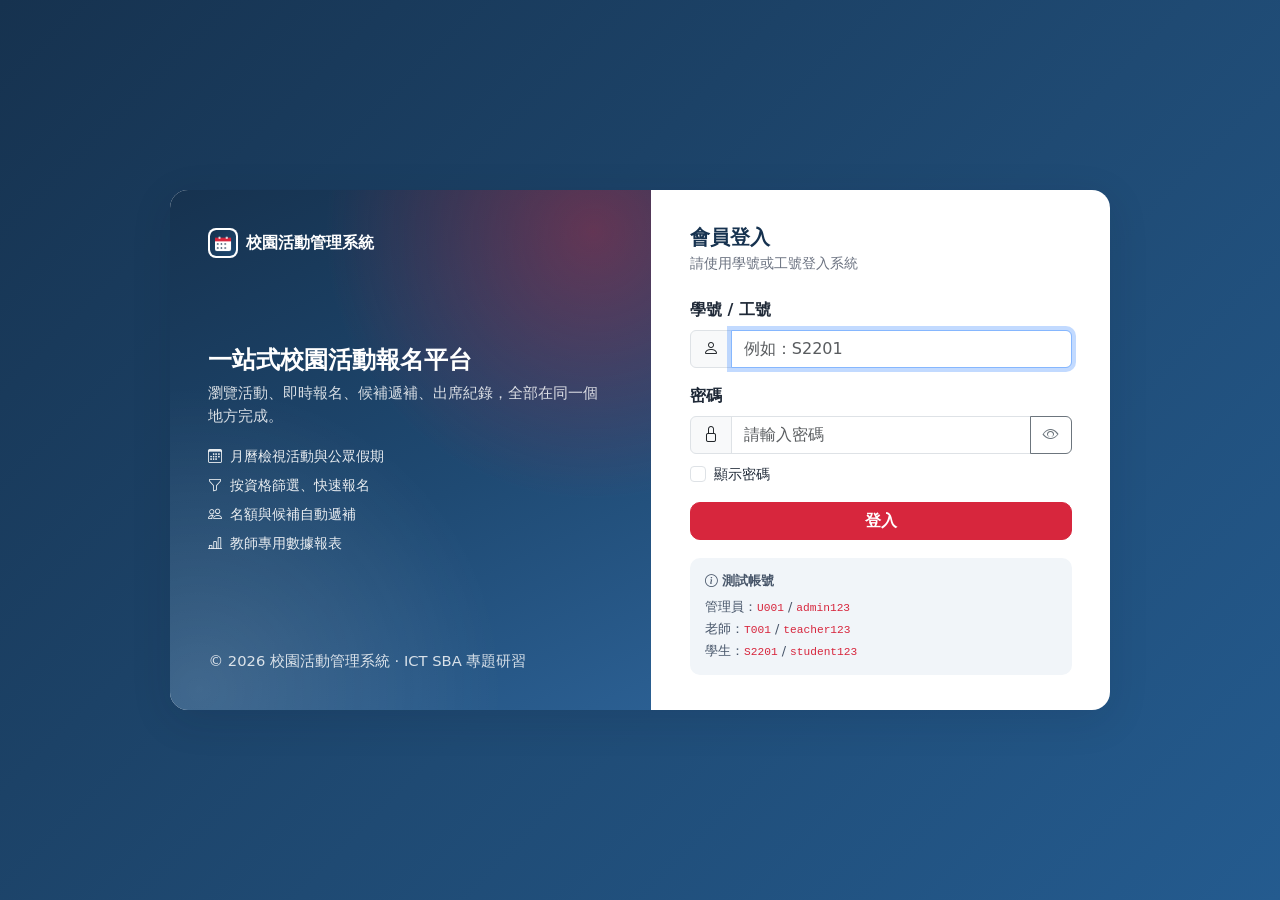
==== 1-frontend/admin.html @ 7b6e5847 "feat(frontend): 6 个页面与前端交互脚本 - login / dashboard / events / event_detail / admin / stats 六页 - calend" ====
<!DOCTYPE html>
<html lang="zh-Hant">
<head>
  <meta charset="utf-8">
  <meta name="viewport" content="width=device-width,initial-scale=1">
  <title>活動管理 · 校園活動管理系統</title>
  <link rel="icon" type="image/png" href="assets/img/logo.png">
  <link href="https://cdn.jsdelivr.net/npm/bootstrap@5.3.3/dist/css/bootstrap.min.css" rel="stylesheet">
  <link href="https://cdn.jsdelivr.net/npm/bootstrap-icons@1.11.3/font/bootstrap-icons.min.css" rel="stylesheet">
  <link href="assets/css/style.css" rel="stylesheet">
</head>
<body data-page="admin" class="bg-body-tertiary">
  <div id="ces-nav"></div>

  <main class="ces-page container-xxl">
    <!-- 頁首 -->
    <section class="ces-hero">
      <h1><i class="bi bi-sliders me-2"></i>教師 / 管理員後台</h1>
      <p id="adminRoleHint">老師只能管理自己負責的活動，管理員可管理全部。</p>
    </section>

    <!-- 分頁 -->
    <ul class="nav nav-tabs mb-3" id="adminTabs" role="tablist">
      <li class="nav-item" role="presentation">
        <button class="nav-link active" id="tabBtnEvents" data-bs-toggle="tab" data-bs-target="#tab-events"
          type="button" role="tab" aria-controls="tab-events" aria-selected="true">
          <i class="bi bi-calendar-event"></i> 活動管理
        </button>
      </li>
      <li class="nav-item" role="presentation">
        <button class="nav-link" id="tabBtnParticipants" data-bs-toggle="tab" data-bs-target="#tab-participants"
          type="button" role="tab" aria-controls="tab-participants" aria-selected="false">
          <i class="bi bi-people"></i> 報名與點名
        </button>
      </li>
      <li class="nav-item" role="presentation" id="tabNavUsers">
        <button class="nav-link" id="tabBtnUsers" data-bs-toggle="tab" data-bs-target="#tab-users"
          type="button" role="tab" aria-controls="tab-users" aria-selected="false">
          <i class="bi bi-person-gear"></i> 權限管理
        </button>
      </li>
    </ul>

    <div class="tab-content" id="adminTabsContent">
      <!-- ===== Tab 1：活動管理 ===== -->
      <div class="tab-pane fade show active" id="tab-events" role="tabpanel" aria-labelledby="tabBtnEvents">
        <div class="ces-card">
          <div class="ces-card-title">
            <span><i class="bi bi-list-task me-1"></i>活動清單</span>
            <button type="button" class="btn btn-ces-primary btn-sm" id="btnCreateEvent">
              <i class="bi bi-plus-lg"></i> 新增活動
            </button>
          </div>
          <div class="table-responsive">
            <table class="table table-ces align-middle">
              <thead>
                <tr>
                  <th scope="col">活動編號</th>
                  <th scope="col">名稱</th>
                  <th scope="col">類別</th>
                  <th scope="col">活動時間</th>
                  <th scope="col">報名時間</th>
                  <th scope="col">名額（已報/上限）</th>
                  <th scope="col">狀態</th>
                  <th scope="col">操作</th>
                </tr>
              </thead>
              <tbody id="eventTableBody">
                <tr><td colspan="8" class="text-center text-muted py-4">載入中…</td></tr>
              </tbody>
            </table>
          </div>
        </div>
      </div>

      <!-- ===== Tab 2：報名與點名 ===== -->
      <div class="tab-pane fade" id="tab-participants" role="tabpanel" aria-labelledby="tabBtnParticipants">
        <div class="ces-card">
          <div class="ces-card-title">
            <span><i class="bi bi-people me-1"></i>報名名單與點名</span>
          </div>
          <div class="d-flex flex-wrap gap-2 align-items-center mb-3">
            <label class="form-label mb-0 small fw-semibold" for="participantSelect">選擇活動</label>
            <select class="form-select form-select-sm" id="participantSelect" style="max-width: 26rem;">
              <option value="">（載入中…）</option>
            </select>
            <span class="muted small" id="participantHint"></span>
          </div>
          <div id="participantQuota" class="mb-1"></div>
        </div>

        <div class="ces-card">
          <div class="ces-card-title">
            <span><i class="bi bi-check2-circle me-1"></i>確認名單</span>
            <span class="muted small">標記出席後仍可取消</span>
          </div>
          <div class="table-responsive">
            <table class="table table-ces align-middle">
              <thead>
                <tr>
                  <th scope="col">學號</th>
                  <th scope="col">姓名</th>
                  <th scope="col">班級</th>
                  <th scope="col">年級</th>
                  <th scope="col">報名時間</th>
                  <th scope="col">出席</th>
                  <th scope="col">操作</th>
                </tr>
              </thead>
              <tbody id="confirmedTableBody">
                <tr><td colspan="7" class="text-center text-muted py-4">請先選擇活動</td></tr>
              </tbody>
            </table>
          </div>
        </div>

        <div class="ces-card">
          <div class="ces-card-title">
            <span><i class="bi bi-hourglass-split me-1"></i>候補名單</span>
            <span class="muted small">依報名時間先後排序</span>
          </div>
          <div class="table-responsive">
            <table class="table table-ces align-middle">
              <thead>
                <tr>
                  <th scope="col">學號</th>
                  <th scope="col">姓名</th>
                  <th scope="col">班級</th>
                  <th scope="col">年級</th>
                  <th scope="col">報名時間</th>
                </tr>
              </thead>
              <tbody id="waitlistTableBody">
                <tr><td colspan="5" class="text-center text-muted py-4">請先選擇活動</td></tr>
              </tbody>
            </table>
          </div>
        </div>
      </div>

      <!-- ===== Tab 3：權限管理（僅 Admin） ===== -->
      <div class="tab-pane fade" id="tab-users" role="tabpanel" aria-labelledby="tabBtnUsers">
        <div class="ces-card">
          <div class="ces-card-title">
            <span><i class="bi bi-person-gear me-1"></i>使用者角色管理</span>
            <span class="muted small">變更角色前會再次確認，且不能修改自己</span>
          </div>
          <div class="table-responsive">
            <table class="table table-ces align-middle">
              <thead>
                <tr>
                  <th scope="col">使用者編號</th>
                  <th scope="col">姓名</th>
                  <th scope="col">角色</th>
                  <th scope="col">Email</th>
                  <th scope="col">班級</th>
                  <th scope="col">年級</th>
                  <th scope="col">學會</th>
                </tr>
              </thead>
              <tbody id="userTableBody">
                <tr><td colspan="7" class="text-center text-muted py-4">載入中…</td></tr>
              </tbody>
            </table>
          </div>
        </div>
      </div>
    </div>
  </main>

  <!-- ===== 活動新增 / 修改 Modal ===== -->
  <div class="modal fade" id="eventModal" tabindex="-1" aria-labelledby="eventModalTitle" aria-hidden="true">
    <div class="modal-dialog modal-lg modal-dialog-scrollable">
      <div class="modal-content">
        <div class="modal-header">
          <h5 class="modal-title" id="eventModalTitle">新增活動</h5>
          <button type="button" class="btn-close" data-bs-dismiss="modal" aria-label="關閉"></button>
        </div>
        <form id="eventForm" novalidate>
          <div class="modal-body">
            <div class="row g-3">
              <div class="col-md-8">
                <label class="form-label" for="evName">活動名稱 <span class="text-danger">*</span></label>
                <input type="text" class="form-control" id="evName" maxlength="100" placeholder="例如：旅行日介紹工作坊">
                <div class="invalid-feedback">請填寫活動名稱</div>
              </div>
              <div class="col-md-4">
                <label class="form-label" for="evCategory">類別</label>
                <select class="form-select" id="evCategory">
                  <option value="學術">學術</option>
                  <option value="藝術">藝術</option>
                  <option value="體育">體育</option>
                  <option value="服務">服務</option>
                  <option value="講座">講座</option>
                  <option value="其他">其他</option>
                </select>
              </div>

              <div class="col-md-8">
                <label class="form-label" for="evLocation">地點 <span class="text-danger">*</span></label>
                <input type="text" class="form-control" id="evLocation" maxlength="100" placeholder="例如：禮堂">
                <div class="invalid-feedback">請填寫活動地點</div>
              </div>
              <div class="col-md-4">
                <label class="form-label" for="evMaxQuota">名額上限 <span class="text-danger">*</span></label>
                <input type="number" class="form-control" id="evMaxQuota" min="0" step="1" value="0">
                <div class="form-text">0 表示不限名額</div>
                <div class="invalid-feedback">名額需為大於或等於 0 的整數</div>
              </div>

              <div class="col-md-6">
                <label class="form-label" for="evRegStart">報名開始 <span class="text-danger">*</span></label>
                <input type="datetime-local" class="form-control" id="evRegStart">
                <div class="invalid-feedback">請選擇報名開始時間</div>
              </div>
              <div class="col-md-6">
                <label class="form-label" for="evRegEnd">報名截止 <span class="text-danger">*</span></label>
                <input type="datetime-local" class="form-control" id="evRegEnd">
                <div class="invalid-feedback">報名截止必須晚於報名開始</div>
              </div>
              <div class="col-md-6">
                <label class="form-label" for="evEventStart">活動開始 <span class="text-danger">*</span></label>
                <input type="datetime-local" class="form-control" id="evEventStart">
                <div class="invalid-feedback">活動開始必須晚於報名截止</div>
              </div>
              <div class="col-md-6">
                <label class="form-label" for="evEventEnd">活動結束 <span class="text-danger">*</span></label>
                <input type="datetime-local" class="form-control" id="evEventEnd">
                <div class="invalid-feedback">活動結束必須晚於活動開始</div>
              </div>

              <div class="col-md-4">
                <label class="form-label" for="evClasses">允許班級</label>
                <input type="text" class="form-control" id="evClasses" value="ALL" placeholder="ALL 或 5A,5B">
                <div class="invalid-feedback">格式錯誤</div>
              </div>
              <div class="col-md-4">
                <label class="form-label" for="evGrades">允許年級</label>
                <input type="text" class="form-control" id="evGrades" value="ALL" placeholder="ALL 或 S5,S6">
                <div class="invalid-feedback">格式錯誤</div>
              </div>
              <div class="col-md-4">
                <label class="form-label" for="evClubs">允許學會</label>
                <input type="text" class="form-control" id="evClubs" value="ALL" placeholder="ALL 或 美術學會,義工團">
                <div class="invalid-feedback">格式錯誤</div>
              </div>

              <div class="col-12 d-none" id="hostFieldWrap">
                <label class="form-label" for="evHost">負責老師</label>
                <select class="form-select" id="evHost"></select>
                <div class="form-text">管理員可指定負責老師，預設為自己。</div>
              </div>

              <div class="col-12">
                <div class="form-check">
                  <input class="form-check-input" type="checkbox" id="evRequireOfficer">
                  <label class="form-check-label" for="evRequireOfficer">僅限學生幹事報名</label>
                </div>
              </div>

              <div class="col-12">
                <label class="form-label" for="evDescription">簡介</label>
                <textarea class="form-control" id="evDescription" rows="3" maxlength="500"
                  placeholder="活動內容簡介（選填）"></textarea>
              </div>
            </div>
          </div>
          <div class="modal-footer">
            <button type="button" class="btn btn-ces-ghost" data-bs-dismiss="modal">取消</button>
            <button type="submit" class="btn btn-ces-primary" id="eventSubmitBtn">
              <i class="bi bi-check2"></i> 儲存
            </button>
          </div>
        </form>
      </div>
    </div>
  </div>

  <script src="https://cdn.jsdelivr.net/npm/bootstrap@5.3.3/dist/js/bootstrap.bundle.min.js"></script>
  <script src="assets/js/api.js"></script>
  <script src="assets/js/auth.js"></script>
  <script src="assets/js/admin.js"></script>
</body>
</html>
---- 1-frontend/assets/css/style.css ----
/* =============================================================
 * 校園活動管理系統 · 全局樣式
 * 依賴：Bootstrap 5.3（CDN，已在本文件前載入）
 * 約定：頁面只使用本文件提供的 ces-* / role-* / badge-status 類，
 *       微調用 Bootstrap utilities，不新增 <style> 區塊。
 * ============================================================= */

/* ---------- 1. Design tokens ---------- */
:root {
  --ces-navy: #16324f;
  --ces-navy-2: #1f4a73;
  --ces-red: #d7263d;
  --ces-red-2: #b31e31;
  --ces-green: #1b8a5a;
  --ces-amber: #d99a1b;
  --ces-blue: #2b6cb0;
  --ces-bg: #f3f6fa;
  --ces-card: #ffffff;
  --ces-line: #e2e8f0;
  --ces-text: #1f2937;
  --ces-muted: #6b7280;
  --ces-radius: 14px;
  --ces-shadow: 0 1px 2px rgba(16, 24, 40, .04), 0 8px 24px rgba(16, 24, 40, .06);
  --ces-shadow-lg: 0 10px 40px rgba(16, 24, 40, .12);
}

html, body { height: 100%; }

body {
  background: var(--ces-bg);
  color: var(--ces-text);
  font-family: "Noto Sans TC", "Microsoft JhengHei", "PingFang TC", "Segoe UI", system-ui, sans-serif;
  -webkit-font-smoothing: antialiased;
}

a { text-decoration: none; }

/* ---------- 2. 導航欄 ---------- */
.ces-navbar {
  background: linear-gradient(90deg, var(--ces-navy) 0%, var(--ces-navy-2) 100%);
  box-shadow: 0 2px 10px rgba(16, 24, 40, .12);
  padding-top: .55rem;
  padding-bottom: .55rem;
}
.ces-navbar .navbar-brand { color: #fff; font-weight: 700; letter-spacing: .3px; }
.ces-navbar .navbar-brand:hover { color: #fff; }
.ces-navbar .nav-link {
  color: rgba(255, 255, 255, .8) !important;
  border-radius: 8px;
  padding: .45rem .85rem !important;
  font-weight: 500;
  transition: background .15s ease, color .15s ease;
}
.ces-navbar .nav-link:hover { color: #fff !important; background: rgba(255, 255, 255, .1); }
.ces-navbar .nav-link.active {
  color: #fff !important;
  background: rgba(255, 255, 255, .18);
  box-shadow: inset 0 -2px 0 var(--ces-red);
}
.ces-navbar .navbar-toggler { border-color: rgba(255, 255, 255, .4); }
.ces-navbar .navbar-toggler-icon {
  background-image: url("data:image/svg+xml,%3csvg xmlns='http://www.w3.org/2000/svg' viewBox='0 0 30 30'%3e%3cpath stroke='rgba%28255,255,255,0.85%29' stroke-width='2' stroke-linecap='round' d='M4 7h22M4 15h22M4 23h22'/%3e%3c/svg%3e");
}
.ces-logo {
  width: 30px; height: 30px; border-radius: 8px; object-fit: cover;
  background: #fff; padding: 2px;
}
.ces-user-chip {
  color: #fff;
  font-size: .9rem;
  background: rgba(255, 255, 255, .08);
  border-radius: 999px;
  padding: .25rem .35rem .25rem .6rem;
}
.ces-avatar {
  width: 26px; height: 26px; border-radius: 50%;
  background: var(--ces-red); color: #fff;
  display: inline-flex; align-items: center; justify-content: center;
  font-size: .8rem; font-weight: 700;
}
.ces-username { max-width: 8rem; overflow: hidden; text-overflow: ellipsis; white-space: nowrap; }
.ces-user-chip .btn { --bs-btn-color: #fff; --bs-btn-border-color: rgba(255,255,255,.45); }
.ces-user-chip .btn:hover { background: rgba(255, 255, 255, .16); color: #fff; }

/* ---------- 3. 頁面骨架 ---------- */
.ces-page {
  padding-top: 1.5rem;
  padding-bottom: 3rem;
}
.ces-hero {
  background: linear-gradient(100deg, rgba(22, 50, 79, .95), rgba(43, 108, 176, .85)),
              radial-gradient(circle at 85% 20%, rgba(215, 38, 61, .5), transparent 45%);
  color: #fff;
  border-radius: var(--ces-radius);
  padding: 1.6rem 1.8rem;
  box-shadow: var(--ces-shadow);
  margin-bottom: 1.25rem;
}
.ces-hero h1, .ces-hero h2 { font-size: 1.5rem; font-weight: 700; margin: 0; }
.ces-hero p { margin: .35rem 0 0; color: rgba(255, 255, 255, .82); }
.ces-hero .ces-hero-meta { font-size: .875rem; color: rgba(255, 255, 255, .75); }

.section-title {
  font-size: 1.05rem; font-weight: 700; color: var(--ces-navy);
  display: flex; align-items: center; gap: .5rem; margin: 0 0 .9rem;
}
.section-title::before {
  content: ""; width: 4px; height: 1.05rem; border-radius: 4px;
  background: var(--ces-red); display: inline-block;
}
.muted { color: var(--ces-muted); }

/* ---------- 4. 卡片/容器 ---------- */
.ces-card {
  background: var(--ces-card);
  border: 1px solid var(--ces-line);
  border-radius: var(--ces-radius);
  box-shadow: var(--ces-shadow);
  padding: 1.15rem 1.25rem;
}
.ces-card + .ces-card { margin-top: 1rem; }
.ces-card-title {
  font-size: 1rem; font-weight: 700; color: var(--ces-navy);
  margin: 0 0 .85rem; display: flex; align-items: center; justify-content: space-between; gap: .5rem;
}
.ces-grid { display: grid; gap: 1rem; }
.ces-grid.cols-2 { grid-template-columns: repeat(2, minmax(0, 1fr)); }
.ces-grid.cols-3 { grid-template-columns: repeat(3, minmax(0, 1fr)); }
.ces-toolbar {
  display: flex; flex-wrap: wrap; gap: .6rem; align-items: center;
  margin-bottom: 1rem;
}
.filter-bar {
  display: flex; flex-wrap: wrap; gap: .6rem; align-items: center;
  background: var(--ces-card); border: 1px solid var(--ces-line);
  border-radius: var(--ces-radius); padding: .75rem 1rem; margin-bottom: 1rem;
}

/* ---------- 5. 統計卡 ---------- */
.ces-stat-grid {
  display: grid; gap: 1rem;
  grid-template-columns: repeat(4, minmax(0, 1fr));
  margin-bottom: 1.25rem;
}
.ces-stat {
  background: var(--ces-card); border: 1px solid var(--ces-line);
  border-radius: var(--ces-radius); padding: 1rem 1.15rem;
  box-shadow: var(--ces-shadow);
  border-left: 4px solid var(--ces-blue);
}
.ces-stat.stat-red { border-left-color: var(--ces-red); }
.ces-stat.stat-green { border-left-color: var(--ces-green); }
.ces-stat.stat-amber { border-left-color: var(--ces-amber); }
.ces-stat-value { font-size: 1.85rem; font-weight: 800; line-height: 1.1; color: var(--ces-navy); }
.ces-stat-label { font-size: .82rem; color: var(--ces-muted); margin-top: .2rem; }

/* ---------- 6. 活動卡片 ---------- */
.ces-event-card { display: flex; flex-direction: column; height: 100%; }
.ces-event-card .card-cover {
  height: 6px; border-radius: 999px; margin: -1.15rem -1.25rem .9rem;
  background: linear-gradient(90deg, var(--ces-navy), var(--ces-blue));
}
.ces-event-card h3 { font-size: 1.02rem; font-weight: 700; margin: 0 0 .4rem; color: var(--ces-text); }
.ces-event-card .meta { font-size: .82rem; color: var(--ces-muted); line-height: 1.7; }
.ces-event-card .meta i { color: var(--ces-navy-2); width: 1.05rem; display: inline-block; }
.ces-event-card .actions { margin-top: auto; display: flex; gap: .5rem; padding-top: .9rem; flex-wrap: wrap; }
.ces-quota { font-size: .78rem; color: var(--ces-muted); }
.ces-quota .progress { height: 6px; border-radius: 999px; background: #eef2f7; }

/* ---------- 7. 標籤/徽章 ---------- */
.tag {
  display: inline-flex; align-items: center; gap: .25rem;
  font-size: .74rem; font-weight: 600; padding: .16rem .55rem;
  border-radius: 999px; background: rgba(43, 108, 176, .1); color: var(--ces-blue);
}
.tag-soft { background: rgba(107, 114, 128, .12); color: #4b5563; }
.badge-status {
  display: inline-block; font-size: .74rem; font-weight: 600;
  padding: .18rem .6rem; border-radius: 999px; white-space: nowrap;
}
.badge-status.is-confirmed { background: rgba(27, 138, 90, .12); color: var(--ces-green); }
.badge-status.is-waitlist { background: rgba(217, 154, 27, .16); color: #9a6a0a; }
.badge-status.is-cancelled { background: rgba(215, 38, 61, .12); color: var(--ces-red); }
.badge-status.is-none { background: rgba(107, 114, 128, .12); color: #4b5563; }

.role-badge {
  display: inline-flex; align-items: center; font-size: .72rem; font-weight: 700;
  padding: .15rem .55rem; border-radius: 999px; letter-spacing: .04em;
}
.role-badge.role-student { background: rgba(43, 108, 176, .12); color: #1d4e89; }
.role-badge.role-teacher { background: rgba(27, 138, 90, .12); color: #146c46; }
.role-badge.role-admin { background: rgba(215, 38, 61, .12); color: var(--ces-red); }

/* ---------- 8. 表格 ---------- */
.table-ces {
  --bs-table-bg: transparent;
  margin-bottom: 0;
  font-size: .88rem;
  vertical-align: middle;
}
.table-ces thead th {
  background: #f1f5f9; color: var(--ces-navy);
  font-weight: 700; font-size: .8rem; white-space: nowrap;
  border-bottom: 1px solid var(--ces-line);
}
.table-ces tbody tr:hover { background: #f8fafc; }
.table-ces td { color: #374151; }

/* ---------- 9. 按鈕 ---------- */
.btn-ces-primary {
  --bs-btn-bg: var(--ces-red); --bs-btn-border-color: var(--ces-red);
  --bs-btn-hover-bg: var(--ces-red-2); --bs-btn-hover-border-color: var(--ces-red-2);
  --bs-btn-color: #fff; --bs-btn-hover-color: #fff;
  font-weight: 600; border-radius: 10px;
}
.btn-ces-ghost {
  --bs-btn-color: var(--ces-navy); --bs-btn-border-color: #cbd5e1;
  --bs-btn-hover-bg: #eef2f7; --bs-btn-hover-border-color: #94a3b8;
  --bs-btn-hover-color: var(--ces-navy);
  font-weight: 600; border-radius: 10px;
}

/* ---------- 10. 日曆 ---------- */
.calendar-wrap { background: var(--ces-card); border: 1px solid var(--ces-line); border-radius: var(--ces-radius); padding: 1rem; box-shadow: var(--ces-shadow); }
.calendar-legend { display: flex; flex-wrap: wrap; gap: 1rem; margin-top: .8rem; font-size: .82rem; color: var(--ces-muted); }
.legend-dot { width: 10px; height: 10px; border-radius: 50%; display: inline-block; margin-right: .35rem; }
.legend-dot.is-holiday { background: var(--ces-red); }
.legend-dot.is-host { background: var(--ces-blue); }
.legend-dot.is-joined { background: var(--ces-green); }

.fc { font-size: .9rem; }
.fc .fc-toolbar-title { font-size: 1.1rem; font-weight: 700; color: var(--ces-navy); }
.fc .fc-button {
  background: var(--ces-navy); border-color: var(--ces-navy);
  font-size: .82rem; font-weight: 600; border-radius: 8px;
}
.fc .fc-button:hover, .fc .fc-button:focus { background: var(--ces-navy-2); border-color: var(--ces-navy-2); }
.fc .fc-button-primary:not(:disabled).fc-button-active { background: var(--ces-red); border-color: var(--ces-red); }
.fc-theme-standard td, .fc-theme-standard th { border-color: var(--ces-line); }
.fc-day-holiday { background: rgba(215, 38, 61, .07) !important; }
.fc-day-holiday .fc-daygrid-day-number { color: var(--ces-red); font-weight: 700; }
.fc-event { border: none; border-radius: 6px; padding: 1px 4px; font-size: .78rem; cursor: pointer; }
.fc-event-host { background: var(--ces-blue) !important; color: #fff !important; }
.fc-event-joined { background: var(--ces-green) !important; color: #fff !important; }
.fc-event-other { background: #94a3b8 !important; color: #fff !important; }
.fc-event-holiday { background: var(--ces-red) !important; color: #fff !important; }

/* ---------- 11. 空狀態 / 載入 ---------- */
.ces-empty {
  text-align: center; padding: 2.5rem 1rem; color: var(--ces-muted);
  border: 1px dashed #cbd5e1; border-radius: var(--ces-radius); background: #fbfdff;
}
.ces-empty i { font-size: 1.8rem; color: #94a3b8; display: block; margin-bottom: .5rem; }
.ces-loading { position: relative; min-height: 0; }
.ces-loading:empty,
.ces-loading.is-loading:empty { min-height: 80px; }
/* 只有「空容器」或「正在載入」時才用置中排版，避免容器內已有內容時被 flex 橫向撐開 */
.ces-loading:empty,
.ces-loading.is-loading {
  display: flex; align-items: center; justify-content: center;
}
.ces-loading.is-loading { min-height: 80px; }
.ces-loading.is-loading::after {
  content: ""; width: 26px; height: 26px; border-radius: 50%;
  border: 3px solid rgba(22, 50, 79, .15); border-top-color: var(--ces-navy);
  animation: ces-spin .8s linear infinite;
}
@keyframes ces-spin { to { transform: rotate(360deg); } }

/* ---------- 12. 登入頁 ---------- */
.ces-login-body {
  min-height: 100vh;
  background: linear-gradient(135deg, #16324f 0%, #1f4a73 55%, #245b8f 100%);
  display: flex; align-items: center; justify-content: center;
  padding: 1.5rem;
}
.ces-login-card {
  width: 100%; max-width: 940px;
  background: #fff; border-radius: 18px; overflow: hidden;
  box-shadow: var(--ces-shadow-lg);
  display: grid; grid-template-columns: 1.05fr 1fr;
}
.ces-login-side {
  position: relative; overflow: hidden;
  background:
    radial-gradient(circle at 88% 8%, rgba(215, 38, 61, .38), rgba(215, 38, 61, 0) 42%),
    radial-gradient(circle at 6% 96%, rgba(255, 255, 255, .14), rgba(255, 255, 255, 0) 45%),
    linear-gradient(155deg, #16324f 0%, #1f4a73 58%, #2b5f92 100%);
  color: #fff; padding: 2.4rem;
  display: flex; flex-direction: column; justify-content: space-between;
  min-height: 420px;
}
.ces-login-side h2 { font-size: 1.5rem; font-weight: 800; }
.ces-login-side .lead-sm { color: rgba(255, 255, 255, .82); font-size: .92rem; }
.ces-login-side ul { list-style: none; padding: 0; margin: 1.2rem 0 0; font-size: .88rem; }
.ces-login-side li { margin-bottom: .5rem; color: rgba(255, 255, 255, .9); }
.ces-login-form { padding: 2.2rem 2.4rem; }
.ces-login-form h3 { font-weight: 800; color: var(--ces-navy); font-size: 1.25rem; }
.ces-login-hint {
  margin-top: 1.1rem; padding: .8rem .95rem; border-radius: 10px;
  background: #f1f5f9; font-size: .8rem; color: #475569; line-height: 1.7;
}
.ces-login-hint code { color: var(--ces-red); background: transparent; }

/* ---------- 13. 詳情頁 ---------- */
.detail-list { margin: 0; }
.detail-list dt { font-size: .8rem; color: var(--ces-muted); font-weight: 600; margin-top: .7rem; }
.detail-list dd { margin: .15rem 0 0; font-size: .95rem; color: var(--ces-text); }
.detail-hero {
  background: linear-gradient(100deg, rgba(22, 50, 79, .96), rgba(31, 74, 115, .9));
  color: #fff; border-radius: var(--ces-radius); padding: 1.5rem 1.6rem; box-shadow: var(--ces-shadow);
}
.detail-hero h1 { font-size: 1.45rem; font-weight: 800; margin: 0; }
.detail-hero .meta { color: rgba(255, 255, 255, .8); font-size: .88rem; margin-top: .4rem; }

/* ---------- 15. 主頁「即將舉行的活動」列表 ---------- */
#upcomingList > .py-2 { padding: .7rem 0; }
#upcomingList > .py-2:first-child { border-top: 0 !important; padding-top: .1rem; }
#upcomingList .min-w-0 { min-width: 0; }
#upcomingList a.fw-semibold {
  display: block; overflow: hidden; text-overflow: ellipsis; white-space: nowrap;
}
#upcomingList .tag,
#upcomingList .badge-status { white-space: nowrap; }

/* ---------- 16. 響應式 ---------- */
@media (max-width: 991.98px) {
  .ces-stat-grid { grid-template-columns: repeat(2, minmax(0, 1fr)); }
  .ces-grid.cols-3 { grid-template-columns: repeat(2, minmax(0, 1fr)); }
  .ces-login-card { grid-template-columns: 1fr; max-width: 460px; }
  .ces-login-side { display: none; }
}
@media (max-width: 575.98px) {
  .ces-page { padding-top: 1rem; }
  .ces-hero { padding: 1.2rem; }
  .ces-stat-grid { grid-template-columns: 1fr 1fr; gap: .7rem; }
  .ces-grid.cols-2, .ces-grid.cols-3 { grid-template-columns: 1fr; }
  .ces-stat-value { font-size: 1.45rem; }
  .ces-login-form { padding: 1.5rem; }
}
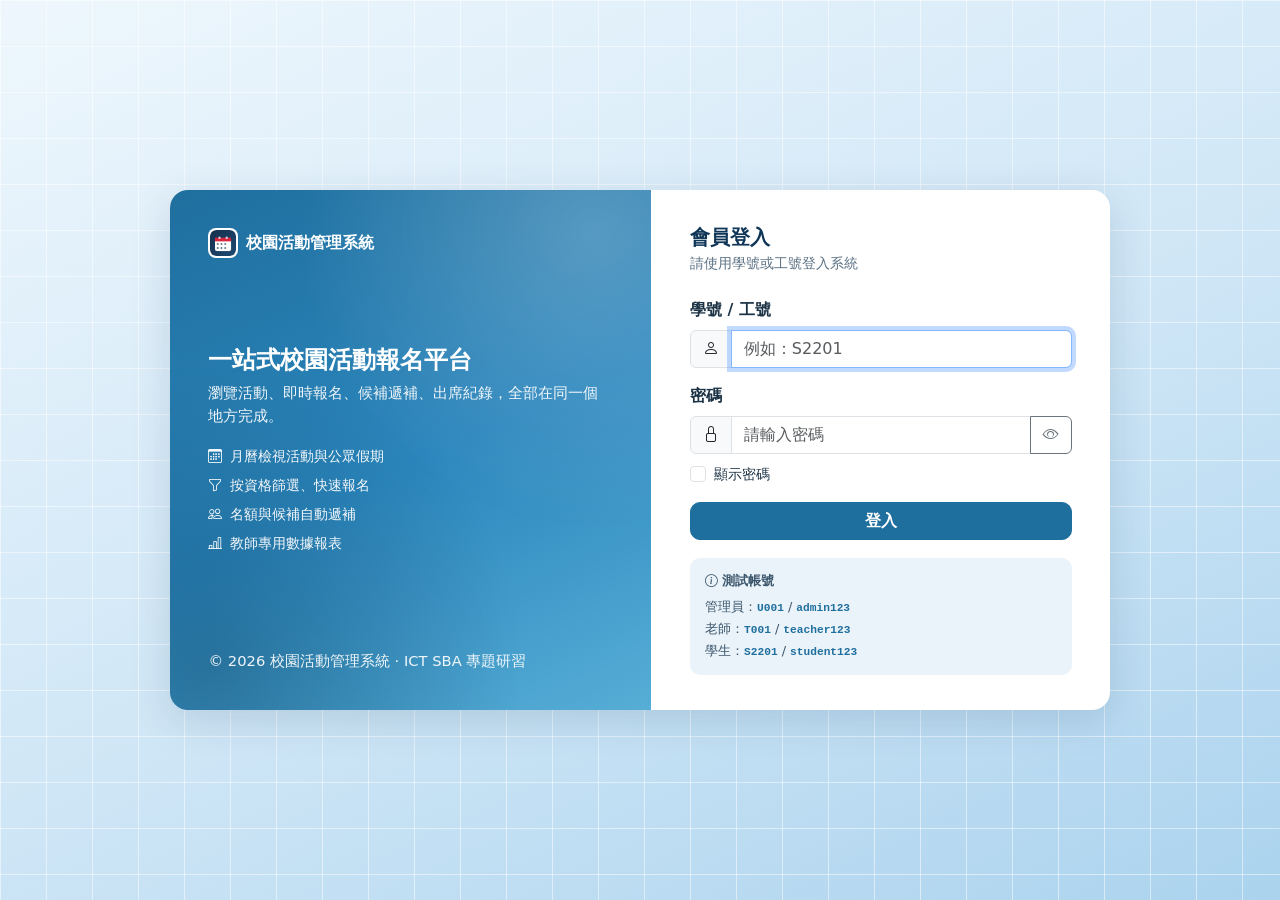
==== commit acf0b348: "feat(v1.1): 淡藍主題、必須參加活動、資格白名單點選、點名時序與統計口徑 - 前端：全站淡藍主題（參考麗澤中學配色）、角色標籤深底白字、手機日曆橫向滾動 - 後台：班級/年級/學會改為 ch" ====
--- a/1-frontend/admin.html
+++ b/1-frontend/admin.html
@@ -87,6 +87,7 @@
             <span class="muted small" id="participantHint"></span>
           </div>
           <div id="participantQuota" class="mb-1"></div>
+          <div id="participantNotice" class="mb-1"></div>
         </div>
 
         <div class="ces-card">
@@ -230,19 +231,34 @@
               </div>
 
               <div class="col-md-4">
-                <label class="form-label" for="evClasses">允許班級</label>
-                <input type="text" class="form-control" id="evClasses" value="ALL" placeholder="ALL 或 5A,5B">
-                <div class="invalid-feedback">格式錯誤</div>
-              </div>
-              <div class="col-md-4">
-                <label class="form-label" for="evGrades">允許年級</label>
-                <input type="text" class="form-control" id="evGrades" value="ALL" placeholder="ALL 或 S5,S6">
-                <div class="invalid-feedback">格式錯誤</div>
-              </div>
-              <div class="col-md-4">
-                <label class="form-label" for="evClubs">允許學會</label>
-                <input type="text" class="form-control" id="evClubs" value="ALL" placeholder="ALL 或 美術學會,義工團">
-                <div class="invalid-feedback">格式錯誤</div>
+                <label class="form-label d-block" id="evClassesLabel">允許班級</label>
+                <div class="chip-group" id="evClassesGroup" data-chip-group="classes"
+                  role="group" aria-labelledby="evClassesLabel"></div>
+                <div class="chip-group-hint">不勾選＝全部班級（只能點選，不能輸入文字）</div>
+                <div class="chip-group-actions">
+                  <button type="button" class="btn btn-ces-ghost" data-chip-all="classes">全選</button>
+                  <button type="button" class="btn btn-ces-ghost" data-chip-none="classes">清除</button>
+                </div>
+              </div>
+              <div class="col-md-4">
+                <label class="form-label d-block" id="evGradesLabel">允許年級</label>
+                <div class="chip-group" id="evGradesGroup" data-chip-group="grades"
+                  role="group" aria-labelledby="evGradesLabel"></div>
+                <div class="chip-group-hint">不勾選＝全部年級（只能點選，不能輸入文字）</div>
+                <div class="chip-group-actions">
+                  <button type="button" class="btn btn-ces-ghost" data-chip-all="grades">全選</button>
+                  <button type="button" class="btn btn-ces-ghost" data-chip-none="grades">清除</button>
+                </div>
+              </div>
+              <div class="col-md-4">
+                <label class="form-label d-block" id="evClubsLabel">允許學會</label>
+                <div class="chip-group" id="evClubsGroup" data-chip-group="clubs"
+                  role="group" aria-labelledby="evClubsLabel"></div>
+                <div class="chip-group-hint">不勾選＝全部學會（只能點選，不能輸入文字）</div>
+                <div class="chip-group-actions">
+                  <button type="button" class="btn btn-ces-ghost" data-chip-all="clubs">全選</button>
+                  <button type="button" class="btn btn-ces-ghost" data-chip-none="clubs">清除</button>
+                </div>
               </div>
 
               <div class="col-12 d-none" id="hostFieldWrap">
@@ -256,6 +272,16 @@
                   <input class="form-check-input" type="checkbox" id="evRequireOfficer">
                   <label class="form-check-label" for="evRequireOfficer">僅限學生幹事報名</label>
                 </div>
+              </div>
+
+              <div class="col-12">
+                <div class="form-check">
+                  <input class="form-check-input" type="checkbox" id="evIsMandatory">
+                  <label class="form-check-label" for="evIsMandatory">
+                    必須參加（自動為合資格學生報名，需要點名）
+                  </label>
+                </div>
+                <div class="form-text">勾選後，所有合資格且尚未報名的學生會自動加入確認名單，毋須自行報名。</div>
               </div>
 
               <div class="col-12">
--- a/1-frontend/assets/css/style.css
+++ b/1-frontend/assets/css/style.css
@@ -3,31 +3,44 @@
  * 依賴：Bootstrap 5.3（CDN，已在本文件前載入）
  * 約定：頁面只使用本文件提供的 ces-* / role-* / badge-status 類，
  *       微調用 Bootstrap utilities，不新增 <style> 區塊。
+ * 主題：參考麗澤中學網站（淡藍低多邊形背景 + 白色卡片 +
+ *       teal 藍導航 + 深藍標題），紅色只保留給危險／必須參加警示。
  * ============================================================= */
 
 /* ---------- 1. Design tokens ---------- */
 :root {
-  --ces-navy: #16324f;
-  --ces-navy-2: #1f4a73;
-  --ces-red: #d7263d;
-  --ces-red-2: #b31e31;
-  --ces-green: #1b8a5a;
-  --ces-amber: #d99a1b;
-  --ces-blue: #2b6cb0;
-  --ces-bg: #f3f6fa;
+  --ces-navy: #0f3557;        /* 深藍：標題、主文字 */
+  --ces-navy-2: #1b5c88;
+  --ces-teal: #3092c0;        /* 導航 teal 藍 */
+  --ces-teal-2: #1f6f9e;
+  --ces-teal-dark: #134f73;
+  --ces-red: #c9202f;         /* 危險／必須參加 */
+  --ces-red-2: #a3162a;
+  --ces-green: #15803d;
+  --ces-amber: #b45309;
+  --ces-blue: #2b86bd;        /* 主要強調（連結、按鈕） */
+  --ces-blue-2: #1f6f9e;
+  --ces-bg: #eaf3fa;
   --ces-card: #ffffff;
-  --ces-line: #e2e8f0;
-  --ces-text: #1f2937;
-  --ces-muted: #6b7280;
+  --ces-line: #d3e4f1;
+  --ces-text: #1c3346;
+  --ces-muted: #5b7183;
   --ces-radius: 14px;
-  --ces-shadow: 0 1px 2px rgba(16, 24, 40, .04), 0 8px 24px rgba(16, 24, 40, .06);
-  --ces-shadow-lg: 0 10px 40px rgba(16, 24, 40, .12);
+  --ces-shadow: 0 1px 2px rgba(15, 53, 87, .04), 0 8px 24px rgba(15, 53, 87, .07);
+  --ces-shadow-lg: 0 10px 40px rgba(15, 53, 87, .14);
 }
 
 html, body { height: 100%; }
 
 body {
-  background: var(--ces-bg);
+  background-color: var(--ces-bg);
+  /* 淡藍低多邊形/格狀背景（參考網站用 SVG，這裡用純 CSS 漸層+格線） */
+  background-image:
+    linear-gradient(rgba(255, 255, 255, .55) 1px, transparent 1px),
+    linear-gradient(90deg, rgba(255, 255, 255, .55) 1px, transparent 1px),
+    linear-gradient(160deg, #f2f8fd 0%, #e2eef8 45%, #d2e5f3 100%);
+  background-size: 44px 44px, 44px 44px, 100% 100%;
+  background-attachment: fixed;
   color: var(--ces-text);
   font-family: "Noto Sans TC", "Microsoft JhengHei", "PingFang TC", "Segoe UI", system-ui, sans-serif;
   -webkit-font-smoothing: antialiased;
@@ -37,29 +50,29 @@
 
 /* ---------- 2. 導航欄 ---------- */
 .ces-navbar {
-  background: linear-gradient(90deg, var(--ces-navy) 0%, var(--ces-navy-2) 100%);
-  box-shadow: 0 2px 10px rgba(16, 24, 40, .12);
+  background: linear-gradient(90deg, var(--ces-teal) 0%, var(--ces-teal-2) 100%);
+  box-shadow: 0 2px 10px rgba(15, 53, 87, .16);
   padding-top: .55rem;
   padding-bottom: .55rem;
 }
 .ces-navbar .navbar-brand { color: #fff; font-weight: 700; letter-spacing: .3px; }
 .ces-navbar .navbar-brand:hover { color: #fff; }
 .ces-navbar .nav-link {
-  color: rgba(255, 255, 255, .8) !important;
+  color: rgba(255, 255, 255, .88) !important;
   border-radius: 8px;
   padding: .45rem .85rem !important;
   font-weight: 500;
   transition: background .15s ease, color .15s ease;
 }
-.ces-navbar .nav-link:hover { color: #fff !important; background: rgba(255, 255, 255, .1); }
+.ces-navbar .nav-link:hover { color: #fff !important; background: rgba(255, 255, 255, .16); }
 .ces-navbar .nav-link.active {
   color: #fff !important;
-  background: rgba(255, 255, 255, .18);
-  box-shadow: inset 0 -2px 0 var(--ces-red);
-}
-.ces-navbar .navbar-toggler { border-color: rgba(255, 255, 255, .4); }
+  background: rgba(9, 55, 84, .35);
+  box-shadow: inset 0 -3px 0 #ffd166;
+}
+.ces-navbar .navbar-toggler { border-color: rgba(255, 255, 255, .5); }
 .ces-navbar .navbar-toggler-icon {
-  background-image: url("data:image/svg+xml,%3csvg xmlns='http://www.w3.org/2000/svg' viewBox='0 0 30 30'%3e%3cpath stroke='rgba%28255,255,255,0.85%29' stroke-width='2' stroke-linecap='round' d='M4 7h22M4 15h22M4 23h22'/%3e%3c/svg%3e");
+  background-image: url("data:image/svg+xml,%3csvg xmlns='http://www.w3.org/2000/svg' viewBox='0 0 30 30'%3e%3cpath stroke='rgba%28255,255,255,0.9%29' stroke-width='2' stroke-linecap='round' d='M4 7h22M4 15h22M4 23h22'/%3e%3c/svg%3e");
 }
 .ces-logo {
   width: 30px; height: 30px; border-radius: 8px; object-fit: cover;
@@ -68,19 +81,19 @@
 .ces-user-chip {
   color: #fff;
   font-size: .9rem;
-  background: rgba(255, 255, 255, .08);
+  background: rgba(9, 55, 84, .28);
   border-radius: 999px;
   padding: .25rem .35rem .25rem .6rem;
 }
 .ces-avatar {
   width: 26px; height: 26px; border-radius: 50%;
-  background: var(--ces-red); color: #fff;
+  background: #0b3a5c; color: #fff;
   display: inline-flex; align-items: center; justify-content: center;
   font-size: .8rem; font-weight: 700;
 }
 .ces-username { max-width: 8rem; overflow: hidden; text-overflow: ellipsis; white-space: nowrap; }
-.ces-user-chip .btn { --bs-btn-color: #fff; --bs-btn-border-color: rgba(255,255,255,.45); }
-.ces-user-chip .btn:hover { background: rgba(255, 255, 255, .16); color: #fff; }
+.ces-user-chip .btn { --bs-btn-color: #fff; --bs-btn-border-color: rgba(255,255,255,.55); }
+.ces-user-chip .btn:hover { background: rgba(255, 255, 255, .18); color: #fff; }
 
 /* ---------- 3. 頁面骨架 ---------- */
 .ces-page {
@@ -88,8 +101,8 @@
   padding-bottom: 3rem;
 }
 .ces-hero {
-  background: linear-gradient(100deg, rgba(22, 50, 79, .95), rgba(43, 108, 176, .85)),
-              radial-gradient(circle at 85% 20%, rgba(215, 38, 61, .5), transparent 45%);
+  background: linear-gradient(110deg, var(--ces-teal-2) 0%, var(--ces-teal) 55%, #4aa8d4 100%),
+              radial-gradient(circle at 88% 15%, rgba(255, 255, 255, .25), transparent 45%);
   color: #fff;
   border-radius: var(--ces-radius);
   padding: 1.6rem 1.8rem;
@@ -97,8 +110,8 @@
   margin-bottom: 1.25rem;
 }
 .ces-hero h1, .ces-hero h2 { font-size: 1.5rem; font-weight: 700; margin: 0; }
-.ces-hero p { margin: .35rem 0 0; color: rgba(255, 255, 255, .82); }
-.ces-hero .ces-hero-meta { font-size: .875rem; color: rgba(255, 255, 255, .75); }
+.ces-hero p { margin: .35rem 0 0; color: rgba(255, 255, 255, .9); }
+.ces-hero .ces-hero-meta { font-size: .875rem; color: rgba(255, 255, 255, .85); }
 
 .section-title {
   font-size: 1.05rem; font-weight: 700; color: var(--ces-navy);
@@ -106,9 +119,10 @@
 }
 .section-title::before {
   content: ""; width: 4px; height: 1.05rem; border-radius: 4px;
-  background: var(--ces-red); display: inline-block;
+  background: var(--ces-teal); display: inline-block;
 }
 .muted { color: var(--ces-muted); }
+.text-pending { color: var(--ces-muted); font-style: normal; font-size: .82rem; }
 
 /* ---------- 4. 卡片/容器 ---------- */
 .ces-card {
@@ -158,38 +172,50 @@
 .ces-event-card { display: flex; flex-direction: column; height: 100%; }
 .ces-event-card .card-cover {
   height: 6px; border-radius: 999px; margin: -1.15rem -1.25rem .9rem;
-  background: linear-gradient(90deg, var(--ces-navy), var(--ces-blue));
+  background: linear-gradient(90deg, var(--ces-teal-2), var(--ces-teal));
 }
 .ces-event-card h3 { font-size: 1.02rem; font-weight: 700; margin: 0 0 .4rem; color: var(--ces-text); }
 .ces-event-card .meta { font-size: .82rem; color: var(--ces-muted); line-height: 1.7; }
-.ces-event-card .meta i { color: var(--ces-navy-2); width: 1.05rem; display: inline-block; }
+.ces-event-card .meta i { color: var(--ces-teal-2); width: 1.05rem; display: inline-block; }
 .ces-event-card .actions { margin-top: auto; display: flex; gap: .5rem; padding-top: .9rem; flex-wrap: wrap; }
 .ces-quota { font-size: .78rem; color: var(--ces-muted); }
-.ces-quota .progress { height: 6px; border-radius: 999px; background: #eef2f7; }
+.ces-quota .progress { height: 6px; border-radius: 999px; background: #e8f1f8; }
 
 /* ---------- 7. 標籤/徽章 ---------- */
 .tag {
   display: inline-flex; align-items: center; gap: .25rem;
   font-size: .74rem; font-weight: 600; padding: .16rem .55rem;
-  border-radius: 999px; background: rgba(43, 108, 176, .1); color: var(--ces-blue);
-}
-.tag-soft { background: rgba(107, 114, 128, .12); color: #4b5563; }
+  border-radius: 999px; background: rgba(43, 134, 189, .12); color: var(--ces-teal-2);
+}
+.tag-soft { background: rgba(91, 113, 131, .14); color: #40566a; }
 .badge-status {
   display: inline-block; font-size: .74rem; font-weight: 600;
   padding: .18rem .6rem; border-radius: 999px; white-space: nowrap;
 }
-.badge-status.is-confirmed { background: rgba(27, 138, 90, .12); color: var(--ces-green); }
-.badge-status.is-waitlist { background: rgba(217, 154, 27, .16); color: #9a6a0a; }
-.badge-status.is-cancelled { background: rgba(215, 38, 61, .12); color: var(--ces-red); }
-.badge-status.is-none { background: rgba(107, 114, 128, .12); color: #4b5563; }
-
+.badge-status.is-confirmed { background: rgba(21, 128, 61, .14); color: #146c39; }
+.badge-status.is-waitlist { background: rgba(180, 83, 9, .16); color: #8a4708; }
+.badge-status.is-cancelled { background: rgba(201, 32, 47, .12); color: var(--ces-red); }
+.badge-status.is-none { background: rgba(91, 113, 131, .14); color: #40566a; }
+/* 「必須參加」徽章：紅底白字，任何背景都清楚可見 */
+.badge-mandatory {
+  display: inline-flex; align-items: center; gap: .28rem;
+  background: var(--ces-red); color: #fff;
+  font-size: .72rem; font-weight: 700; letter-spacing: .02em;
+  padding: .2rem .6rem; border-radius: 999px; white-space: nowrap;
+}
+.badge-mandatory i { font-size: .78rem; }
+
+/* 角色標籤：深色底 + 白字，對比度符合 WCAG AA（原本淺底淺字不明顯） */
 .role-badge {
-  display: inline-flex; align-items: center; font-size: .72rem; font-weight: 700;
-  padding: .15rem .55rem; border-radius: 999px; letter-spacing: .04em;
-}
-.role-badge.role-student { background: rgba(43, 108, 176, .12); color: #1d4e89; }
-.role-badge.role-teacher { background: rgba(27, 138, 90, .12); color: #146c46; }
-.role-badge.role-admin { background: rgba(215, 38, 61, .12); color: var(--ces-red); }
+  display: inline-flex; align-items: center; gap: .25rem;
+  font-size: .74rem; font-weight: 700;
+  padding: .2rem .6rem; border-radius: 999px; letter-spacing: .04em;
+  color: #fff; background: #40566a;
+  border: 1px solid rgba(255, 255, 255, .35);
+}
+.role-badge.role-student { background: #14538c; }
+.role-badge.role-teacher { background: #9a3412; }
+.role-badge.role-admin { background: #8a1124; }
 
 /* ---------- 8. 表格 ---------- */
 .table-ces {
@@ -199,58 +225,102 @@
   vertical-align: middle;
 }
 .table-ces thead th {
-  background: #f1f5f9; color: var(--ces-navy);
+  background: #e6f1fa; color: var(--ces-navy);
   font-weight: 700; font-size: .8rem; white-space: nowrap;
   border-bottom: 1px solid var(--ces-line);
 }
-.table-ces tbody tr:hover { background: #f8fafc; }
-.table-ces td { color: #374151; }
+.table-ces tbody tr:hover { background: #f4fafd; }
+.table-ces td { color: #2c4356; }
 
 /* ---------- 9. 按鈕 ---------- */
 .btn-ces-primary {
+  --bs-btn-bg: var(--ces-teal-2); --bs-btn-border-color: var(--ces-teal-2);
+  --bs-btn-hover-bg: var(--ces-teal-dark); --bs-btn-hover-border-color: var(--ces-teal-dark);
+  --bs-btn-color: #fff; --bs-btn-hover-color: #fff;
+  --bs-btn-active-bg: var(--ces-teal-dark); --bs-btn-active-border-color: var(--ces-teal-dark);
+  font-weight: 600; border-radius: 10px;
+}
+.btn-ces-danger {
   --bs-btn-bg: var(--ces-red); --bs-btn-border-color: var(--ces-red);
   --bs-btn-hover-bg: var(--ces-red-2); --bs-btn-hover-border-color: var(--ces-red-2);
   --bs-btn-color: #fff; --bs-btn-hover-color: #fff;
   font-weight: 600; border-radius: 10px;
 }
 .btn-ces-ghost {
-  --bs-btn-color: var(--ces-navy); --bs-btn-border-color: #cbd5e1;
-  --bs-btn-hover-bg: #eef2f7; --bs-btn-hover-border-color: #94a3b8;
+  --bs-btn-color: var(--ces-navy); --bs-btn-border-color: #a9c9e0;
+  --bs-btn-hover-bg: #e6f1fa; --bs-btn-hover-border-color: #7fb0d3;
   --bs-btn-hover-color: var(--ces-navy);
   font-weight: 600; border-radius: 10px;
 }
+
+/* ---------- 9b. 後台資格多選（班級／年級／學會） ---------- */
+.chip-group {
+  display: flex; flex-wrap: wrap; gap: .4rem;
+  padding: .55rem .6rem;
+  border: 1px solid var(--ces-line); border-radius: 10px;
+  background: #f7fbfe; max-height: 9.5rem; overflow-y: auto;
+}
+.chip-group .chip-option {
+  position: relative; margin: 0; cursor: pointer;
+}
+.chip-group .chip-option input {
+  position: absolute; opacity: 0; pointer-events: none;
+}
+.chip-group .chip-option span {
+  display: inline-block; padding: .24rem .62rem;
+  border-radius: 999px; border: 1px solid #b9d6ea;
+  background: #fff; color: var(--ces-navy);
+  font-size: .8rem; font-weight: 600; line-height: 1.2;
+  transition: background .12s ease, color .12s ease, border-color .12s ease;
+  user-select: none;
+}
+.chip-group .chip-option input:checked + span {
+  background: var(--ces-teal-2); border-color: var(--ces-teal-2); color: #fff;
+}
+.chip-group .chip-option input:focus-visible + span {
+  outline: 2px solid var(--ces-teal); outline-offset: 1px;
+}
+.chip-group-hint { font-size: .78rem; color: var(--ces-muted); margin-top: .3rem; }
+.chip-group-actions { display: flex; gap: .5rem; margin-top: .35rem; }
+.chip-group-actions .btn { --bs-btn-font-size: .76rem; padding: .12rem .5rem; }
 
 /* ---------- 10. 日曆 ---------- */
 .calendar-wrap { background: var(--ces-card); border: 1px solid var(--ces-line); border-radius: var(--ces-radius); padding: 1rem; box-shadow: var(--ces-shadow); }
 .calendar-legend { display: flex; flex-wrap: wrap; gap: 1rem; margin-top: .8rem; font-size: .82rem; color: var(--ces-muted); }
 .legend-dot { width: 10px; height: 10px; border-radius: 50%; display: inline-block; margin-right: .35rem; }
 .legend-dot.is-holiday { background: var(--ces-red); }
-.legend-dot.is-host { background: var(--ces-blue); }
+.legend-dot.is-host { background: var(--ces-teal-2); }
 .legend-dot.is-joined { background: var(--ces-green); }
+.legend-dot.is-mandatory { background: var(--ces-red); }
 
 .fc { font-size: .9rem; }
 .fc .fc-toolbar-title { font-size: 1.1rem; font-weight: 700; color: var(--ces-navy); }
 .fc .fc-button {
-  background: var(--ces-navy); border-color: var(--ces-navy);
+  background: var(--ces-teal-2); border-color: var(--ces-teal-2);
   font-size: .82rem; font-weight: 600; border-radius: 8px;
 }
-.fc .fc-button:hover, .fc .fc-button:focus { background: var(--ces-navy-2); border-color: var(--ces-navy-2); }
-.fc .fc-button-primary:not(:disabled).fc-button-active { background: var(--ces-red); border-color: var(--ces-red); }
+.fc .fc-button:hover, .fc .fc-button:focus { background: var(--ces-teal-dark); border-color: var(--ces-teal-dark); }
+.fc .fc-button-primary:not(:disabled).fc-button-active { background: var(--ces-navy-2); border-color: var(--ces-navy-2); }
 .fc-theme-standard td, .fc-theme-standard th { border-color: var(--ces-line); }
-.fc-day-holiday { background: rgba(215, 38, 61, .07) !important; }
+.fc-day-holiday { background: rgba(201, 32, 47, .06) !important; }
 .fc-day-holiday .fc-daygrid-day-number { color: var(--ces-red); font-weight: 700; }
 .fc-event { border: none; border-radius: 6px; padding: 1px 4px; font-size: .78rem; cursor: pointer; }
-.fc-event-host { background: var(--ces-blue) !important; color: #fff !important; }
+.fc-event-host { background: var(--ces-teal-2) !important; color: #fff !important; }
 .fc-event-joined { background: var(--ces-green) !important; color: #fff !important; }
-.fc-event-other { background: #94a3b8 !important; color: #fff !important; }
+.fc-event-other { background: #7b93a4 !important; color: #fff !important; }
 .fc-event-holiday { background: var(--ces-red) !important; color: #fff !important; }
+.fc-event-mandatory { background: var(--ces-red) !important; color: #fff !important; }
+/* 事件標題單行省略，避免壓縮成兩個字一行 */
+.fc .fc-daygrid-event { white-space: nowrap; }
+.fc .fc-event-title { overflow: hidden; text-overflow: ellipsis; }
+.fc .fc-daygrid-dot-event .fc-event-title { overflow: hidden; text-overflow: ellipsis; }
 
 /* ---------- 11. 空狀態 / 載入 ---------- */
 .ces-empty {
   text-align: center; padding: 2.5rem 1rem; color: var(--ces-muted);
-  border: 1px dashed #cbd5e1; border-radius: var(--ces-radius); background: #fbfdff;
-}
-.ces-empty i { font-size: 1.8rem; color: #94a3b8; display: block; margin-bottom: .5rem; }
+  border: 1px dashed #b9d6ea; border-radius: var(--ces-radius); background: #fbfdff;
+}
+.ces-empty i { font-size: 1.8rem; color: #8fa9bc; display: block; margin-bottom: .5rem; }
 .ces-loading { position: relative; min-height: 0; }
 .ces-loading:empty,
 .ces-loading.is-loading:empty { min-height: 80px; }
@@ -262,7 +332,7 @@
 .ces-loading.is-loading { min-height: 80px; }
 .ces-loading.is-loading::after {
   content: ""; width: 26px; height: 26px; border-radius: 50%;
-  border: 3px solid rgba(22, 50, 79, .15); border-top-color: var(--ces-navy);
+  border: 3px solid rgba(48, 146, 192, .2); border-top-color: var(--ces-teal);
   animation: ces-spin .8s linear infinite;
 }
 @keyframes ces-spin { to { transform: rotate(360deg); } }
@@ -270,7 +340,12 @@
 /* ---------- 12. 登入頁 ---------- */
 .ces-login-body {
   min-height: 100vh;
-  background: linear-gradient(135deg, #16324f 0%, #1f4a73 55%, #245b8f 100%);
+  background-color: #dcecf8;
+  background-image:
+    linear-gradient(rgba(255, 255, 255, .5) 1px, transparent 1px),
+    linear-gradient(90deg, rgba(255, 255, 255, .5) 1px, transparent 1px),
+    linear-gradient(155deg, #eef7fd 0%, #cfe6f6 55%, #abd3ee 100%);
+  background-size: 46px 46px, 46px 46px, 100% 100%;
   display: flex; align-items: center; justify-content: center;
   padding: 1.5rem;
 }
@@ -283,35 +358,35 @@
 .ces-login-side {
   position: relative; overflow: hidden;
   background:
-    radial-gradient(circle at 88% 8%, rgba(215, 38, 61, .38), rgba(215, 38, 61, 0) 42%),
-    radial-gradient(circle at 6% 96%, rgba(255, 255, 255, .14), rgba(255, 255, 255, 0) 45%),
-    linear-gradient(155deg, #16324f 0%, #1f4a73 58%, #2b5f92 100%);
+    radial-gradient(circle at 88% 8%, rgba(255, 255, 255, .22), rgba(255, 255, 255, 0) 46%),
+    radial-gradient(circle at 8% 92%, rgba(9, 55, 84, .35), rgba(9, 55, 84, 0) 48%),
+    linear-gradient(155deg, #1f6f9e 0%, #2b86bd 52%, #56aed6 100%);
   color: #fff; padding: 2.4rem;
   display: flex; flex-direction: column; justify-content: space-between;
   min-height: 420px;
 }
 .ces-login-side h2 { font-size: 1.5rem; font-weight: 800; }
-.ces-login-side .lead-sm { color: rgba(255, 255, 255, .82); font-size: .92rem; }
+.ces-login-side .lead-sm { color: rgba(255, 255, 255, .92); font-size: .92rem; }
 .ces-login-side ul { list-style: none; padding: 0; margin: 1.2rem 0 0; font-size: .88rem; }
-.ces-login-side li { margin-bottom: .5rem; color: rgba(255, 255, 255, .9); }
+.ces-login-side li { margin-bottom: .5rem; color: rgba(255, 255, 255, .95); }
 .ces-login-form { padding: 2.2rem 2.4rem; }
 .ces-login-form h3 { font-weight: 800; color: var(--ces-navy); font-size: 1.25rem; }
 .ces-login-hint {
   margin-top: 1.1rem; padding: .8rem .95rem; border-radius: 10px;
-  background: #f1f5f9; font-size: .8rem; color: #475569; line-height: 1.7;
-}
-.ces-login-hint code { color: var(--ces-red); background: transparent; }
+  background: #eaf3fa; font-size: .8rem; color: #3c566c; line-height: 1.7;
+}
+.ces-login-hint code { color: var(--ces-teal-2); background: transparent; font-weight: 700; }
 
 /* ---------- 13. 詳情頁 ---------- */
 .detail-list { margin: 0; }
 .detail-list dt { font-size: .8rem; color: var(--ces-muted); font-weight: 600; margin-top: .7rem; }
 .detail-list dd { margin: .15rem 0 0; font-size: .95rem; color: var(--ces-text); }
 .detail-hero {
-  background: linear-gradient(100deg, rgba(22, 50, 79, .96), rgba(31, 74, 115, .9));
+  background: linear-gradient(110deg, var(--ces-teal-dark) 0%, var(--ces-teal-2) 55%, #3a9bca 100%);
   color: #fff; border-radius: var(--ces-radius); padding: 1.5rem 1.6rem; box-shadow: var(--ces-shadow);
 }
 .detail-hero h1 { font-size: 1.45rem; font-weight: 800; margin: 0; }
-.detail-hero .meta { color: rgba(255, 255, 255, .8); font-size: .88rem; margin-top: .4rem; }
+.detail-hero .meta { color: rgba(255, 255, 255, .86); font-size: .88rem; margin-top: .4rem; }
 
 /* ---------- 15. 主頁「即將舉行的活動」列表 ---------- */
 #upcomingList > .py-2 { padding: .7rem 0; }
@@ -321,7 +396,18 @@
   display: block; overflow: hidden; text-overflow: ellipsis; white-space: nowrap;
 }
 #upcomingList .tag,
-#upcomingList .badge-status { white-space: nowrap; }
+#upcomingList .badge-status,
+#upcomingList .badge-mandatory { white-space: nowrap; }
+
+/* ---------- 15b. 細節修正 ---------- */
+/* 表格容器只要水平溢出，避免 1px 垂直溢出多出一條滾動條 */
+.ces-card .table-responsive { overflow-y: hidden; }
+/* 活動未開始：點名欄顯示鎖定說明 */
+.lock-note {
+  display: inline-flex; align-items: center; gap: .3rem;
+  font-size: .8rem; color: var(--ces-muted);
+}
+.calendar-hint { display: none; }
 
 /* ---------- 16. 響應式 ---------- */
 @media (max-width: 991.98px) {
@@ -329,6 +415,14 @@
   .ces-grid.cols-3 { grid-template-columns: repeat(2, minmax(0, 1fr)); }
   .ces-login-card { grid-template-columns: 1fr; max-width: 460px; }
   .ces-login-side { display: none; }
+}
+@media (max-width: 767.98px) {
+  /* 手機端：日曆橫向滾動，不再把字壓成兩行 */
+  .calendar-wrap { overflow-x: auto; -webkit-overflow-scrolling: touch; padding: .7rem; }
+  .calendar-wrap .fc { min-width: 620px; }
+  .calendar-hint { display: block; font-size: .78rem; color: var(--ces-muted); margin: 0 0 .45rem .15rem; }
+  .fc { font-size: .8rem; }
+  .fc .fc-toolbar-title { font-size: .95rem; }
 }
 @media (max-width: 575.98px) {
   .ces-page { padding-top: 1rem; }
@@ -337,4 +431,5 @@
   .ces-grid.cols-2, .ces-grid.cols-3 { grid-template-columns: 1fr; }
   .ces-stat-value { font-size: 1.45rem; }
   .ces-login-form { padding: 1.5rem; }
-}
+  .badge-mandatory, .role-badge { font-size: .7rem; }
+}
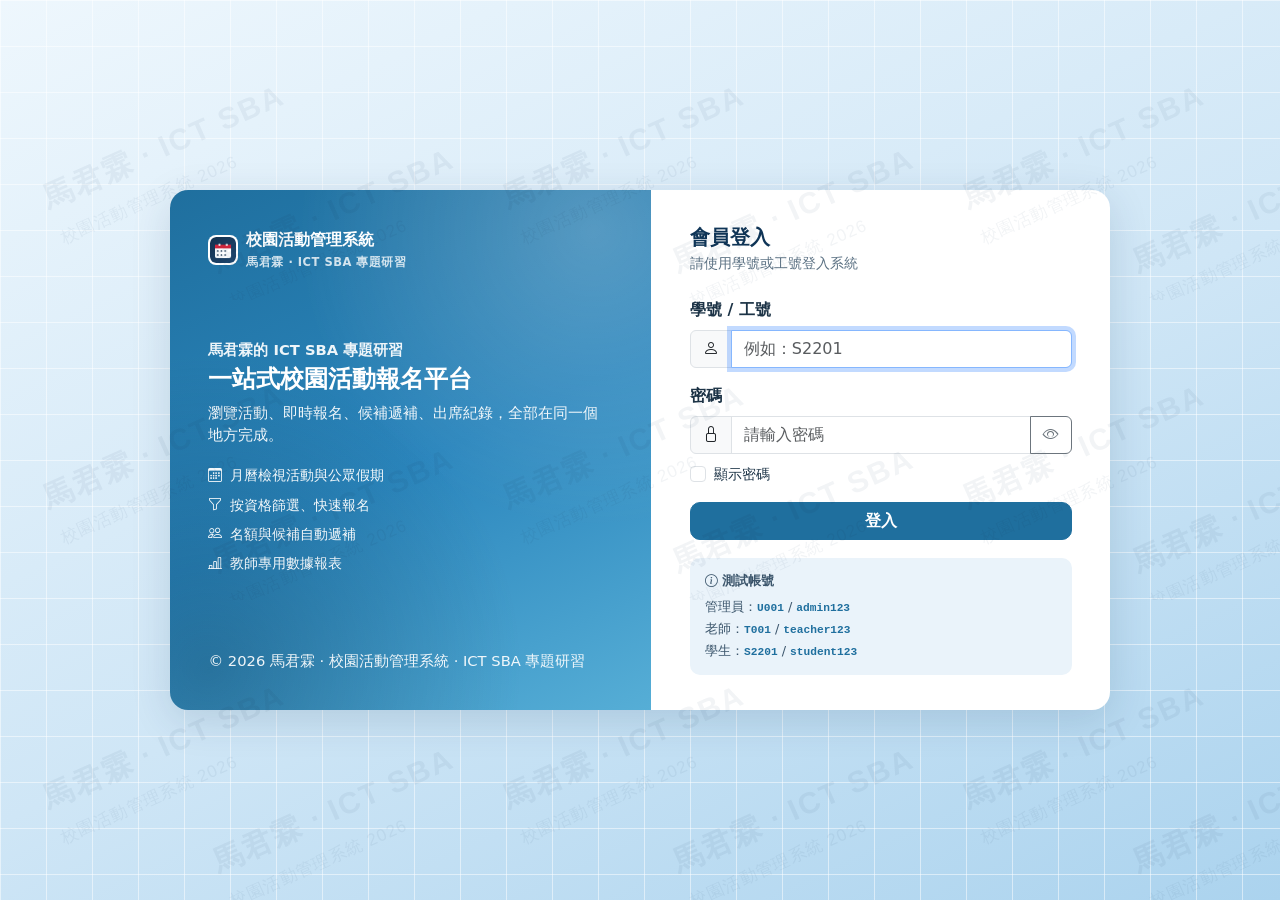
==== commit 9a948795: "feat(v1.3): 馬君霖署名、全站浮水印、手機版月曆活動名稱走馬燈、GitHub 使用教學" ====
--- a/1-frontend/admin.html
+++ b/1-frontend/admin.html
@@ -1,9 +1,9 @@
-<!DOCTYPE html>
+﻿<!DOCTYPE html>
 <html lang="zh-Hant">
 <head>
   <meta charset="utf-8">
   <meta name="viewport" content="width=device-width,initial-scale=1">
-  <title>活動管理 · 校園活動管理系統</title>
+  <title>活動管理 · 校園活動管理系統 · 馬君霖 ICT SBA</title>
   <link rel="icon" type="image/png" href="assets/img/logo.png">
   <link href="https://cdn.jsdelivr.net/npm/bootstrap@5.3.3/dist/css/bootstrap.min.css" rel="stylesheet">
   <link href="https://cdn.jsdelivr.net/npm/bootstrap-icons@1.11.3/font/bootstrap-icons.min.css" rel="stylesheet">
@@ -52,14 +52,14 @@
             </button>
           </div>
           <div class="table-responsive">
-            <table class="table table-ces align-middle">
+            <table class="table table-ces align-middle ces-events-table">
               <thead>
                 <tr>
-                  <th scope="col">活動編號</th>
+                  <th scope="col" class="col-id">活動編號</th>
                   <th scope="col">名稱</th>
-                  <th scope="col">類別</th>
-                  <th scope="col">活動時間</th>
-                  <th scope="col">報名時間</th>
+                  <th scope="col" class="col-category">類別</th>
+                  <th scope="col" class="col-time">活動時間</th>
+                  <th scope="col" class="col-regtime">報名時間</th>
                   <th scope="col">名額（已報/上限）</th>
                   <th scope="col">狀態</th>
                   <th scope="col">操作</th>
@@ -101,9 +101,9 @@
                 <tr>
                   <th scope="col">學號</th>
                   <th scope="col">姓名</th>
-                  <th scope="col">班級</th>
-                  <th scope="col">年級</th>
-                  <th scope="col">報名時間</th>
+                  <th scope="col" class="col-class">班級</th>
+                  <th scope="col" class="col-grade">年級</th>
+                  <th scope="col" class="col-regtime">報名時間</th>
                   <th scope="col">出席</th>
                   <th scope="col">操作</th>
                 </tr>
@@ -126,9 +126,9 @@
                 <tr>
                   <th scope="col">學號</th>
                   <th scope="col">姓名</th>
-                  <th scope="col">班級</th>
-                  <th scope="col">年級</th>
-                  <th scope="col">報名時間</th>
+                  <th scope="col" class="col-class">班級</th>
+                  <th scope="col" class="col-grade">年級</th>
+                  <th scope="col" class="col-regtime">報名時間</th>
                 </tr>
               </thead>
               <tbody id="waitlistTableBody">
@@ -171,14 +171,15 @@
 
   <!-- ===== 活動新增 / 修改 Modal ===== -->
   <div class="modal fade" id="eventModal" tabindex="-1" aria-labelledby="eventModalTitle" aria-hidden="true">
-    <div class="modal-dialog modal-lg modal-dialog-scrollable">
+    <div class="modal-dialog modal-xl modal-dialog-scrollable">
       <div class="modal-content">
         <div class="modal-header">
           <h5 class="modal-title" id="eventModalTitle">新增活動</h5>
           <button type="button" class="btn-close" data-bs-dismiss="modal" aria-label="關閉"></button>
         </div>
-        <form id="eventForm" novalidate>
-          <div class="modal-body">
+        <!-- v1.2：form 直接當 modal-body（Bootstrap 可滾動 Modal 需要 flex 子項），
+             footer 移出 form 以固定於底部；送出按鈕用 form="eventForm" 關聯。 -->
+        <form id="eventForm" novalidate class="modal-body">
             <div class="row g-3">
               <div class="col-md-8">
                 <label class="form-label" for="evName">活動名稱 <span class="text-danger">*</span></label>
@@ -234,7 +235,7 @@
                 <label class="form-label d-block" id="evClassesLabel">允許班級</label>
                 <div class="chip-group" id="evClassesGroup" data-chip-group="classes"
                   role="group" aria-labelledby="evClassesLabel"></div>
-                <div class="chip-group-hint">不勾選＝全部班級（只能點選，不能輸入文字）</div>
+                <div class="chip-group-hint">同一欄可多選，符合任一項即可；不同欄要同時符合。不勾選＝該欄不限。</div>
                 <div class="chip-group-actions">
                   <button type="button" class="btn btn-ces-ghost" data-chip-all="classes">全選</button>
                   <button type="button" class="btn btn-ces-ghost" data-chip-none="classes">清除</button>
@@ -244,7 +245,7 @@
                 <label class="form-label d-block" id="evGradesLabel">允許年級</label>
                 <div class="chip-group" id="evGradesGroup" data-chip-group="grades"
                   role="group" aria-labelledby="evGradesLabel"></div>
-                <div class="chip-group-hint">不勾選＝全部年級（只能點選，不能輸入文字）</div>
+                <div class="chip-group-hint">同一欄可多選，符合任一項即可；不同欄要同時符合。不勾選＝該欄不限。</div>
                 <div class="chip-group-actions">
                   <button type="button" class="btn btn-ces-ghost" data-chip-all="grades">全選</button>
                   <button type="button" class="btn btn-ces-ghost" data-chip-none="grades">清除</button>
@@ -254,11 +255,16 @@
                 <label class="form-label d-block" id="evClubsLabel">允許學會</label>
                 <div class="chip-group" id="evClubsGroup" data-chip-group="clubs"
                   role="group" aria-labelledby="evClubsLabel"></div>
-                <div class="chip-group-hint">不勾選＝全部學會（只能點選，不能輸入文字）</div>
+                <div class="chip-group-hint">同一欄可多選，符合任一項即可；不同欄要同時符合。不勾選＝該欄不限。</div>
                 <div class="chip-group-actions">
                   <button type="button" class="btn btn-ces-ghost" data-chip-all="clubs">全選</button>
                   <button type="button" class="btn btn-ces-ghost" data-chip-none="clubs">清除</button>
                 </div>
+              </div>
+
+              <!-- v1.2：資格人數即時預覽（契約 8.2 / 8.5，防抖 400ms） -->
+              <div class="col-12">
+                <div id="eligibilityPreview" class="small" role="status" aria-live="polite"></div>
               </div>
 
               <div class="col-12 d-none" id="hostFieldWrap">
@@ -290,14 +296,13 @@
                   placeholder="活動內容簡介（選填）"></textarea>
               </div>
             </div>
-          </div>
-          <div class="modal-footer">
-            <button type="button" class="btn btn-ces-ghost" data-bs-dismiss="modal">取消</button>
-            <button type="submit" class="btn btn-ces-primary" id="eventSubmitBtn">
-              <i class="bi bi-check2"></i> 儲存
-            </button>
-          </div>
         </form>
+        <div class="modal-footer">
+          <button type="button" class="btn btn-ces-ghost" data-bs-dismiss="modal">取消</button>
+          <button type="submit" class="btn btn-ces-primary" id="eventSubmitBtn" form="eventForm">
+            <i class="bi bi-check2"></i> 儲存
+          </button>
+        </div>
       </div>
     </div>
   </div>
--- a/1-frontend/assets/css/style.css
+++ b/1-frontend/assets/css/style.css
@@ -432,4 +432,82 @@
   .ces-stat-value { font-size: 1.45rem; }
   .ces-login-form { padding: 1.5rem; }
   .badge-mandatory, .role-badge { font-size: .7rem; }
-}
+
+  /* v1.2 手機版後台：活動清單只留 編號／名稱／名額／狀態／操作，避免要一直左右滑 */
+  .ces-events-table .col-id,
+  .ces-events-table .col-category,
+  .ces-events-table .col-time,
+  .ces-events-table .col-regtime { display: none; }
+  .ces-events-table td:last-child .btn { display: block; width: 100%; margin: .25rem 0 0 0; }
+  .ces-events-table td:last-child .btn.me-1 { margin-right: 0 !important; }
+  .ces-events-table th, .ces-events-table td { padding: .5rem .35rem; font-size: .8rem; }
+  .ces-events-table { table-layout: fixed; width: 100%; }
+  .ces-events-table th:nth-child(6), .ces-events-table td:nth-child(6),
+  .ces-events-table th:nth-child(7), .ces-events-table td:nth-child(7) { display: none; }
+  .ces-events-table td:last-child { width: 5.4rem; }
+  .ces-events-table td:last-child .btn { font-size: .74rem; padding: .3rem .35rem; }
+
+  /* v1.2 手機版後台：點名／候補名單只留 學號／姓名／出席／操作 */
+  .col-class, .col-grade, .col-regtime { display: none; }
+  .table-ces th, .table-ces td { padding: .5rem .4rem; font-size: .82rem; }
+}
+
+/* ==========================================================================
+ * 15c. v1.3 —— 署名、浮水印、月曆走馬燈
+ * ========================================================================== */
+
+/* --- 署名（導覽列品牌） --- */
+.ces-brand-text { display: flex; flex-direction: column; line-height: 1.15; }
+.ces-brand-sub {
+  font-size: .6rem; font-weight: 600; letter-spacing: .4px;
+  color: rgba(255, 255, 255, .72); margin-top: 2px;
+}
+.ces-login-brand-sub {
+  font-size: .72rem; font-weight: 600; letter-spacing: .5px;
+  color: rgba(255, 255, 255, .8); display: block; margin-top: 2px;
+}
+@media (max-width: 575.98px) {
+  .ces-brand-sub { font-size: .55rem; letter-spacing: .2px; }
+}
+
+/* --- 全站浮水印（證明作者、避免抄襲；列印時也保留） --- */
+body::before {
+  content: "";
+  position: fixed;
+  inset: 0;
+  z-index: 1;
+  pointer-events: none;
+  background-image: url("../img/watermark.svg");
+  background-repeat: repeat;
+  background-size: 460px 300px;
+  opacity: .055;
+  mix-blend-mode: multiply;
+}
+@media print {
+  body::before { opacity: .14; }
+}
+
+/* 浮水印之下仍要能操作：導覽列、modal、toast 疊在水印上 */
+.ces-navbar, .navbar.sticky-top { z-index: 1030; }
+.modal, .modal-backdrop, .toast-container, .ces-toast-wrap { z-index: 1050; }
+
+/* --- 月曆事件文字走馬燈（窄螢幕時活動名稱／時間不會被截斷） --- */
+.ces-mq-host { overflow: hidden; }
+.ces-mq {
+  display: inline-block;
+  white-space: nowrap;
+  will-change: transform;
+  animation-name: ces-mq-run;
+  animation-duration: 8s;
+  animation-timing-function: linear;
+  animation-iteration-count: infinite;
+  animation-direction: alternate;
+  animation-delay: 1.2s;
+}
+@keyframes ces-mq-run {
+  from { transform: translateX(0); }
+  to   { transform: translateX(var(--mq, 0)); }
+}
+@media (prefers-reduced-motion: reduce) {
+  .ces-mq { animation: none; }
+}
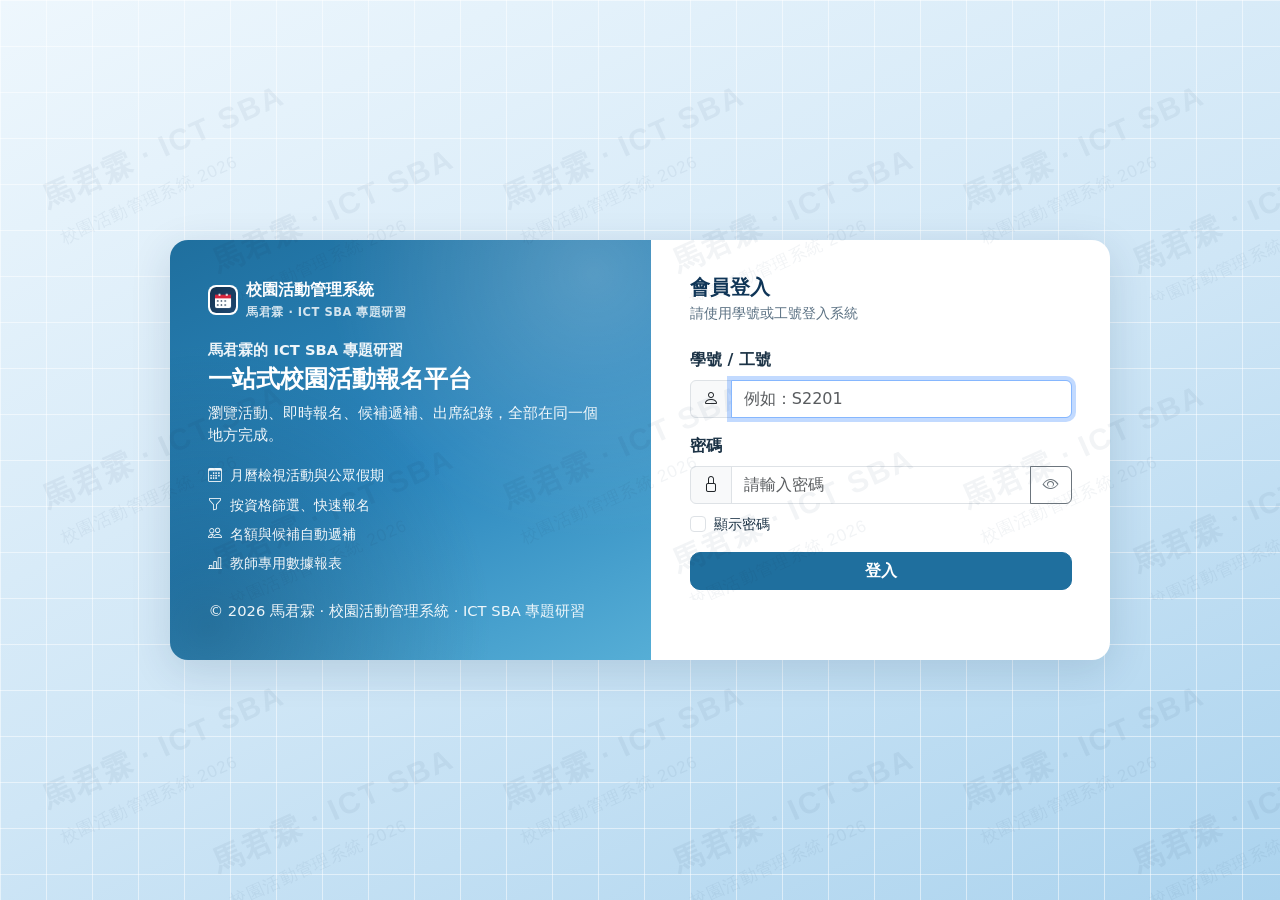
==== commit 3bc73f3a: "feat(v1.5): 活動列表多維篩選與雙向排序、點名頁活動篩選與狀態標識" ====
--- a/1-frontend/admin.html
+++ b/1-frontend/admin.html
@@ -1,4 +1,4 @@
-﻿<!DOCTYPE html>
+<!DOCTYPE html>
 <html lang="zh-Hant">
 <head>
   <meta charset="utf-8">
@@ -79,11 +79,36 @@
           <div class="ces-card-title">
             <span><i class="bi bi-people me-1"></i>報名名單與點名</span>
           </div>
+          <!-- v1.5：選擇活動前先篩選（關鍵字 + 狀態） -->
+          <div class="att-filter-bar">
+            <div class="input-group input-group-sm" style="max-width: 15rem;" role="search">
+              <span class="input-group-text"><i class="bi bi-search"></i></span>
+              <input type="search" class="form-control" id="attFilterKeyword"
+                     placeholder="搜尋活動名稱 / 編號" aria-label="搜尋活動">
+            </div>
+            <ul class="nav nav-pills gap-1" id="attStatusFilter" role="tablist" aria-label="依狀態篩選活動">
+              <li class="nav-item" role="presentation">
+                <button type="button" class="nav-link active" data-status="all" role="tab" aria-selected="true">全部</button>
+              </li>
+              <li class="nav-item" role="presentation">
+                <button type="button" class="nav-link" data-status="live" role="tab" aria-selected="false">進行中</button>
+              </li>
+              <li class="nav-item" role="presentation">
+                <button type="button" class="nav-link" data-status="upcoming" role="tab" aria-selected="false">未進行</button>
+              </li>
+              <li class="nav-item" role="presentation">
+                <button type="button" class="nav-link" data-status="ended" role="tab" aria-selected="false">已結束</button>
+              </li>
+            </ul>
+            <span class="muted small" id="attFilterCount"></span>
+          </div>
+
           <div class="d-flex flex-wrap gap-2 align-items-center mb-3">
             <label class="form-label mb-0 small fw-semibold" for="participantSelect">選擇活動</label>
             <select class="form-select form-select-sm" id="participantSelect" style="max-width: 26rem;">
               <option value="">（載入中…）</option>
             </select>
+            <span id="participantStatusBadge"></span>
             <span class="muted small" id="participantHint"></span>
           </div>
           <div id="participantQuota" class="mb-1"></div>
--- a/1-frontend/assets/css/style.css
+++ b/1-frontend/assets/css/style.css
@@ -489,7 +489,12 @@
 
 /* 浮水印之下仍要能操作：導覽列、modal、toast 疊在水印上 */
 .ces-navbar, .navbar.sticky-top { z-index: 1030; }
-.modal, .modal-backdrop, .toast-container, .ces-toast-wrap { z-index: 1050; }
+/* v1.4 修正：modal 必須高於 backdrop，否則 backdrop 會蓋住整個彈窗
+   （Bootstrap 預設 backdrop 1050 < modal 1055；v1.3 誤將兩者都設為 1050，
+   造成「新增活動」彈窗灰屏、完全不能點擊）。 */
+.modal { z-index: 1055; }
+.modal-backdrop { z-index: 1050; }
+.toast-container, .ces-toast-wrap { z-index: 1090; }
 
 /* --- 月曆事件文字走馬燈（窄螢幕時活動名稱／時間不會被截斷） --- */
 .ces-mq-host { overflow: hidden; }
@@ -511,3 +516,135 @@
 @media (prefers-reduced-motion: reduce) {
   .ces-mq { animation: none; }
 }
+
+/* ==========================================================================
+ * 16. v1.4 —— 頁面頂部橫幅（重要操作結果，取代右上角小 toast）
+ * ========================================================================== */
+.ces-banner-host {
+  position: fixed;
+  left: 0;
+  right: 0;
+  z-index: 1045;
+  display: flex;
+  justify-content: center;
+  pointer-events: none;
+}
+.ces-banner {
+  position: relative;
+  display: flex;
+  align-items: center;
+  gap: .7rem;
+  width: 100%;
+  padding: .85rem 1.25rem;
+  overflow: hidden;
+  color: #fff;
+  font-size: .95rem;
+  font-weight: 600;
+  background: linear-gradient(100deg, #157347, #1a9d5b);
+  box-shadow: 0 8px 20px rgba(15, 53, 87, .2);
+  animation: ces-banner-in .3s ease-out;
+  pointer-events: auto;
+}
+.ces-banner-warning { background: linear-gradient(100deg, #8a5a00, #d19a0b); }
+.ces-banner-danger { background: linear-gradient(100deg, #8a1124, #c0233c); }
+.ces-banner-info { background: linear-gradient(100deg, #1f6f9e, #3092c0); }
+.ces-banner.is-leaving { animation: ces-banner-out .26s ease-in forwards; }
+.ces-banner-icon { font-size: 1.15rem; flex: 0 0 auto; }
+.ces-banner-text { flex: 1 1 auto; }
+.ces-banner-link {
+  flex: 0 0 auto;
+  color: #fff;
+  font-weight: 700;
+  text-decoration: underline;
+  white-space: nowrap;
+}
+.ces-banner-link:hover { color: #fff; opacity: .85; }
+.ces-banner-close {
+  flex: 0 0 auto;
+  opacity: .95;
+  filter: invert(1) grayscale(1) brightness(2.4);
+}
+.ces-banner-bar {
+  position: absolute;
+  left: 0;
+  bottom: 0;
+  height: 3px;
+  width: 100%;
+  background: rgba(255, 255, 255, .6);
+  transform-origin: left center;
+  animation: ces-banner-bar 5.2s linear forwards;
+}
+@keyframes ces-banner-in {
+  from { transform: translateY(-100%); opacity: .35; }
+  to   { transform: translateY(0); opacity: 1; }
+}
+@keyframes ces-banner-out {
+  to { transform: translateY(-100%); opacity: 0; }
+}
+@keyframes ces-banner-bar {
+  from { transform: scaleX(1); }
+  to   { transform: scaleX(0); }
+}
+@media (max-width: 575.98px) {
+  .ces-banner { font-size: .86rem; padding: .72rem .95rem; gap: .5rem; }
+  .ces-banner-link { display: none; }
+}
+@media print {
+  .ces-banner-host { display: none; }
+}
+/* =========================================================
+ * 17. v1.5 篩選列與活動狀態徽章
+ * =======================================================*/
+.filter-row { row-gap: .5rem; }
+.filter-field { min-width: 9.5rem; }
+.filter-field .form-select,
+.filter-field .form-control { min-width: 9.5rem; }
+.filter-active { font-size: .8rem; color: var(--ces-muted); }
+.filter-active.is-on {
+  color: var(--ces-teal-2);
+  font-weight: 600;
+}
+.filter-active.is-on::before {
+  content: "\F26E";
+  font-family: "bootstrap-icons";
+  margin-right: .2rem;
+}
+
+/* 活動狀態：進行中 / 未進行（未開始） / 已結束 */
+.tag-status {
+  display: inline-flex; align-items: center; gap: .25rem;
+  font-size: .74rem; font-weight: 600;
+  padding: .16rem .55rem; border-radius: 999px;
+  white-space: nowrap;
+}
+.tag-status.is-live {
+  background: rgba(21, 128, 61, .14); color: #146c39;
+  border: 1px solid rgba(21, 128, 61, .28);
+}
+.tag-status.is-live::before {
+  content: ""; width: .42rem; height: .42rem; border-radius: 50%;
+  background: #15803d; box-shadow: 0 0 0 2px rgba(21, 128, 61, .18);
+}
+.tag-status.is-upcoming {
+  background: rgba(180, 83, 9, .14); color: #8a4708;
+  border: 1px solid rgba(180, 83, 9, .26);
+}
+.tag-status.is-ended {
+  background: rgba(100, 116, 139, .14); color: #475569;
+  border: 1px solid rgba(100, 116, 139, .26);
+}
+.att-filter-bar {
+  display: flex; flex-wrap: wrap; gap: .5rem; align-items: center;
+  padding: .55rem .7rem; margin-bottom: .75rem;
+  background: rgba(48, 146, 192, .06);
+  border: 1px dashed rgba(31, 111, 158, .35);
+  border-radius: var(--ces-radius);
+}
+.att-filter-bar .nav-pills .nav-link {
+  font-size: .8rem; padding: .2rem .65rem;
+}
+@media (max-width: 575.98px) {
+  .filter-field { min-width: 46%; flex: 1 1 46%; }
+  .filter-field .form-select,
+  .filter-field .form-control { min-width: 0; width: 100%; }
+}
